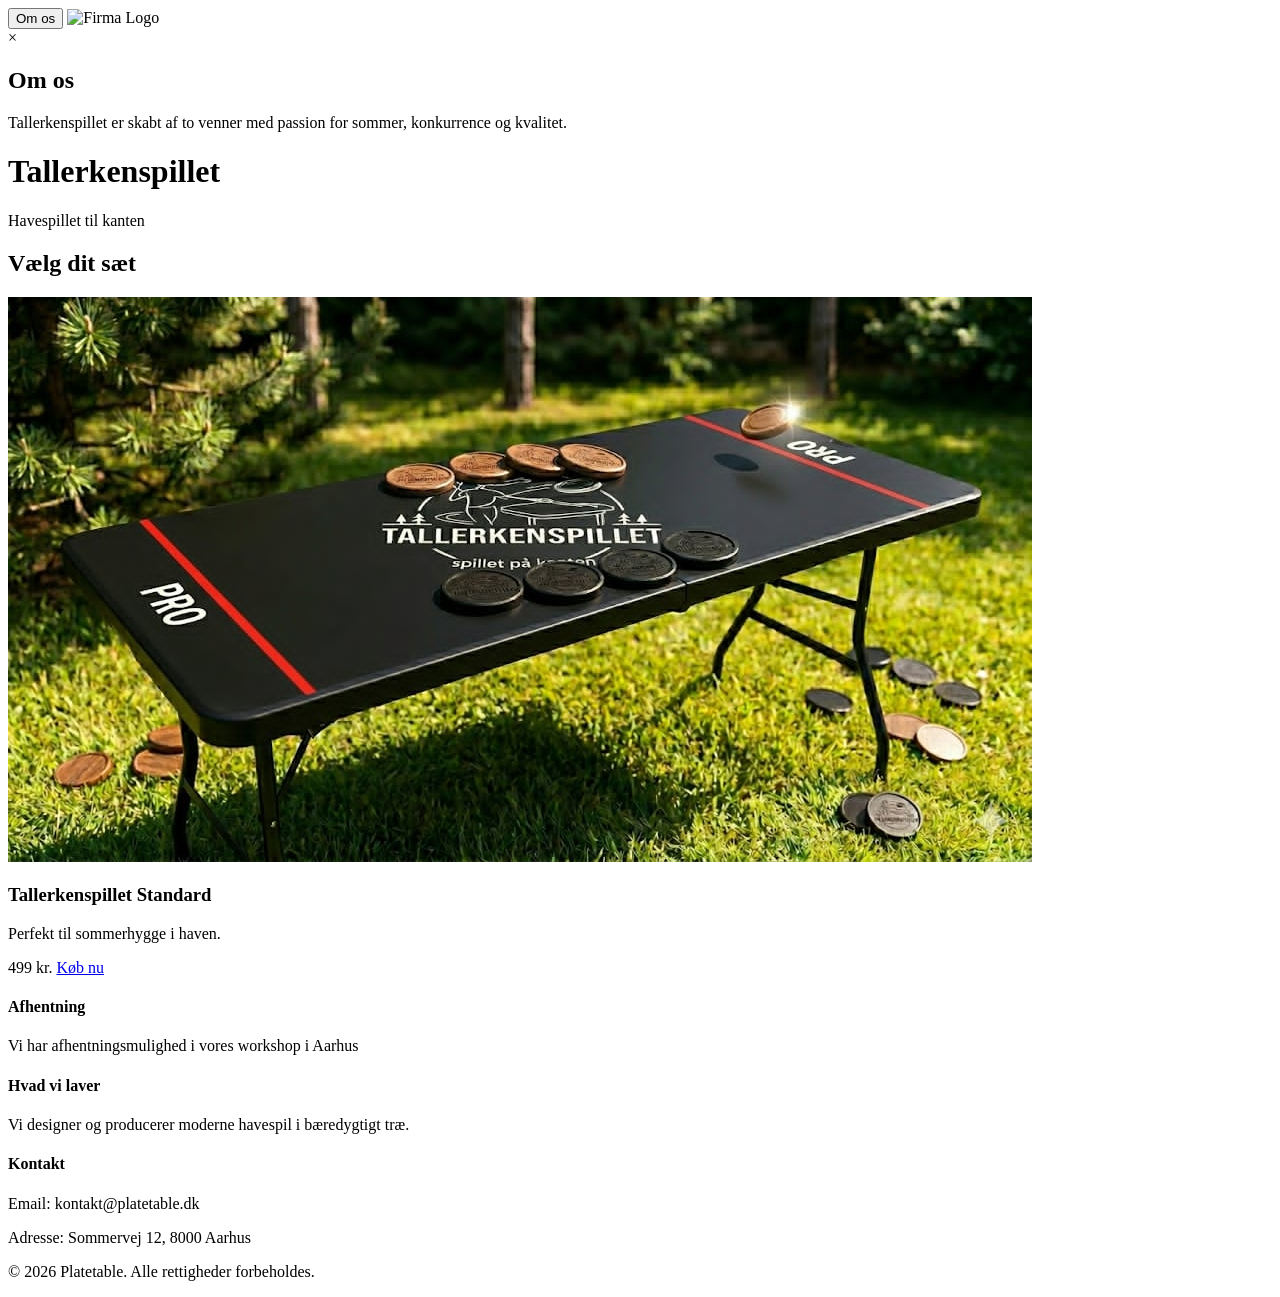
==== index.html @ e962586d "Update and rename Index.html to index.html" ====
<!DOCTYPE html>
<html lang="da">
<head>
    <meta charset="UTF-8">
    <title>Tallerkenspillet – Havespillet til kanten</title>
    <link href="https://fonts.googleapis.com/css2?family=Playfair+Display:wght@600;700&family=Inter:wght@300;400;600&display=swap" rel="stylesheet">
    <link rel="stylesheet" href="style.css">
</head>
<body>

<!-- HEADER -->
<header class="site-header">
  <nav>
    <button id="about-btn">Om os</button>
    <img src="logo.png" alt="Firma Logo" class="logo">
  </nav>
</header>

<!-- MODAL: Om os -->
<div id="about-modal" class="modal-hidden">
  <div class="modal-content">
    <span id="close-modal">&times;</span>
    <h2>Om os</h2>
    <p>Tallerkenspillet er skabt af to venner med passion for sommer, konkurrence og kvalitet.</p>
  </div>
</div>

<!-- HERO -->
<header class="hero">
    <div class="hero-content">
        <h1>Tallerkenspillet</h1>
        <p>Havespillet til kanten</p>
    </div>
</header>

<!-- PRODUKTER -->
<section class="products fade-in">
    <h2>Vælg dit sæt</h2>

    <div class="product-grid">
        <div class="product-card">
            <img src="Havespil.Png" alt="Standard sæt">
            <h3>Tallerkenspillet Standard</h3>
            <p>Perfekt til sommerhygge i haven.</p>
            <span class="price">499 kr.</span>
            <a href="checkout.html?product=standard" class="btn">Køb nu</a>
        </div>
    </div>
</section>

<!-- FOOTER -->
<footer>
    <div class="footer-container">
        <div>
            <h4>Afhentning</h4>
            <p>Vi har afhentningsmulighed i vores workshop i Aarhus</p>
        </div>

        <div>
            <h4>Hvad vi laver</h4>
            <p>Vi designer og producerer moderne havespil i bæredygtigt træ.</p>
        </div>

        <div>
            <h4>Kontakt</h4>
            <p>Email: kontakt@platetable.dk</p>
            <p>Adresse: Sommervej 12, 8000 Aarhus</p>
        </div>
    </div>

    <p class="copyright">© 2026 Platetable. Alle rettigheder forbeholdes.</p>
</footer>

<!-- FADE-IN SCRIPT -->
<script>
const faders = document.querySelectorAll('.fade-in');
const appearOptions = { threshold: 0.2 };
const appearOnScroll = new IntersectionObserver(function(entries, observer) {
    entries.forEach(entry => {
        if (!entry.isIntersecting) return;
        entry.target.classList.add('visible');
        observer.unobserve(entry.target);
    });
}, appearOptions);
faders.forEach(fader => {
    appearOnScroll.observe(fader);
});
</script>

<!-- MODAL SCRIPT -->
<script>
const aboutBtn = document.getElementById('about-btn');
const modal = document.getElementById('about-modal');
const closeModal = document.getElementById('close-modal');

aboutBtn.addEventListener('click', () => { modal.style.display = 'flex'; });
closeModal.addEventListener('click', () => { modal.style.display = 'none'; });
window.addEventListener('click', (e) => { if (e.target === modal) modal.style.display = 'none'; });
</script>

</body>

</html>
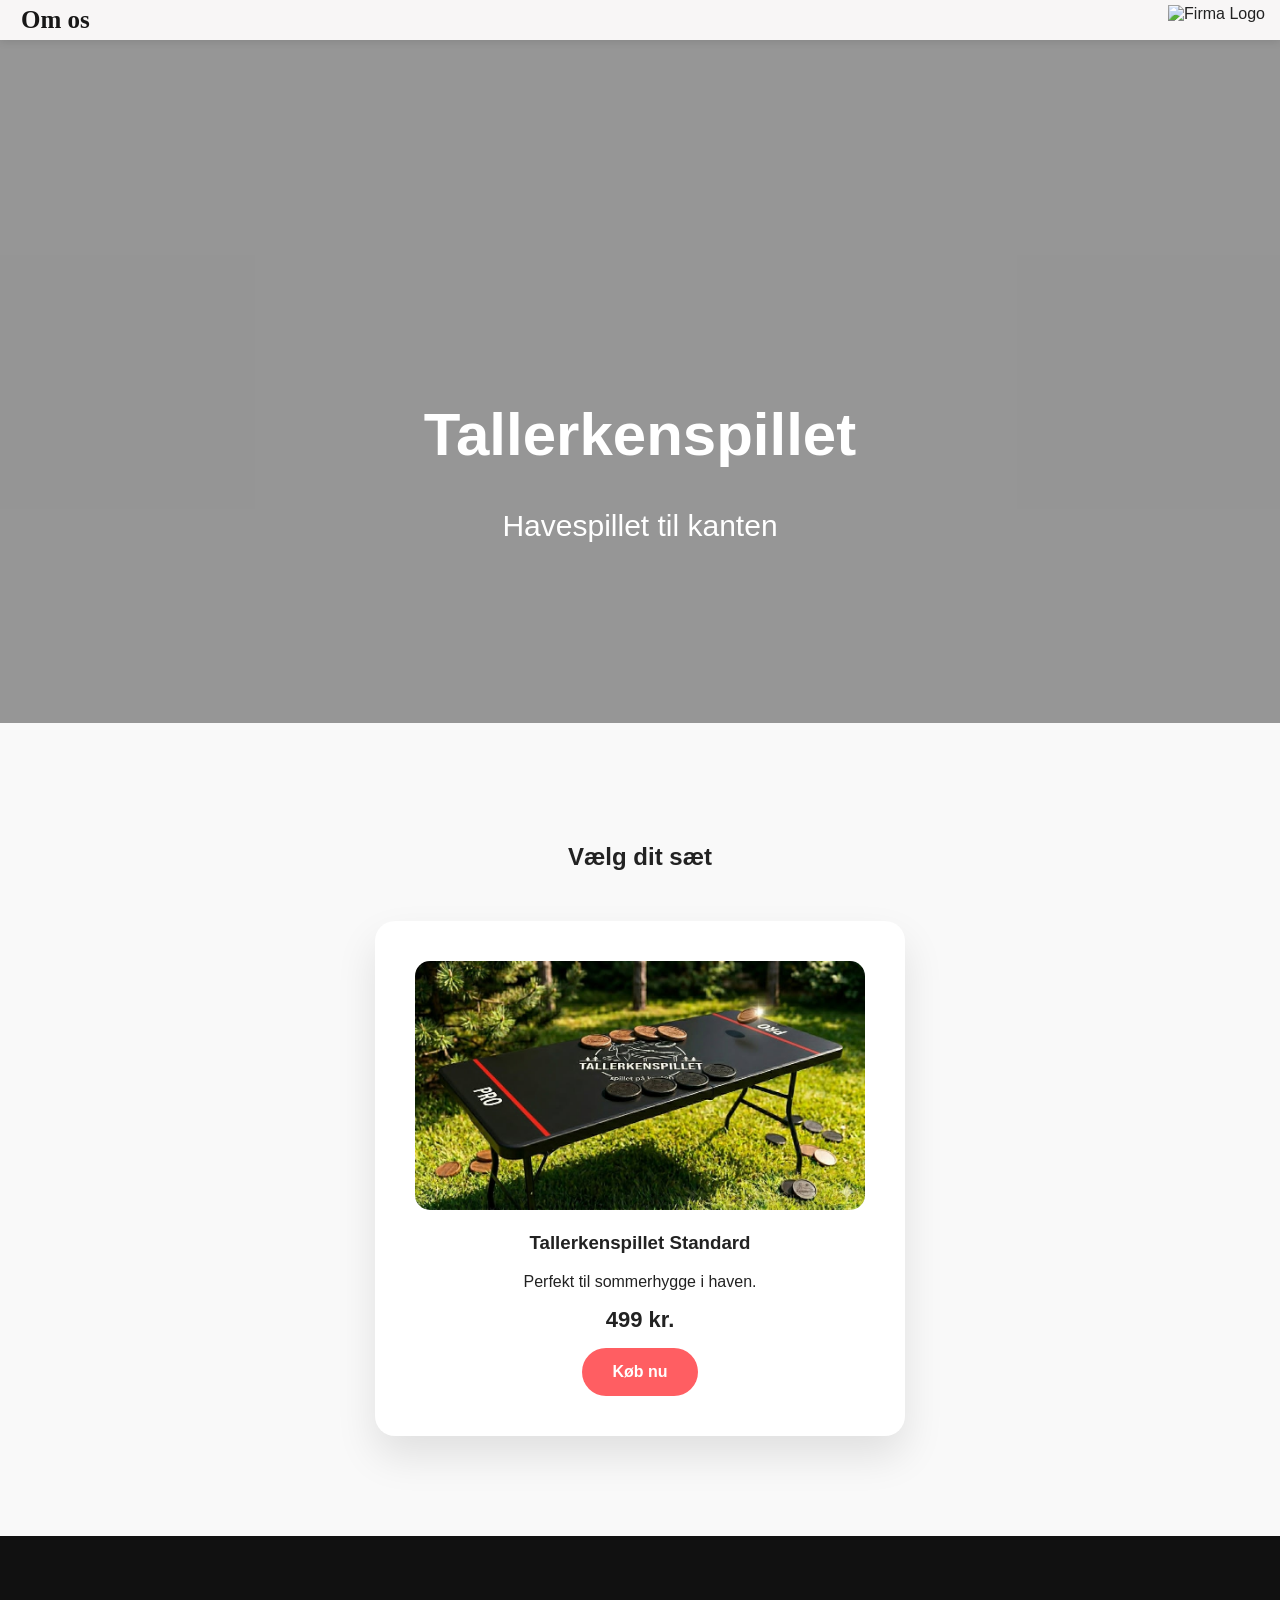
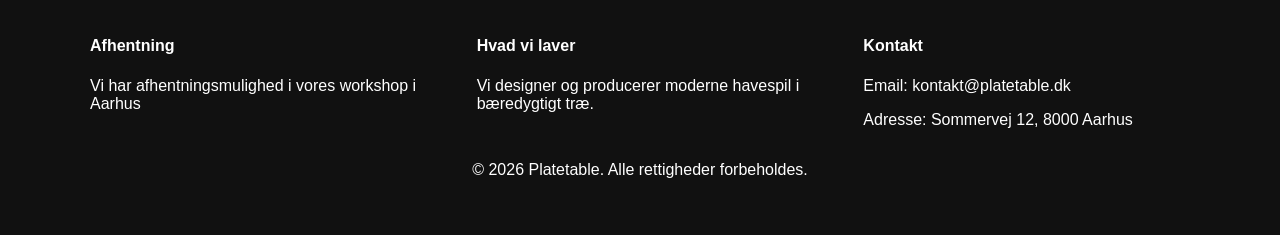
==== commit b31e13c6: "Fix HTML formatting and structure" ====
--- a/index.html
+++ b/index.html
@@ -39,7 +39,7 @@
 
     <div class="product-grid">
         <div class="product-card">
-            <img src="Havespil.Png" alt="Standard sæt">
+            <img src="havespil.Png" alt="Standard sæt">
             <h3>Tallerkenspillet Standard</h3>
             <p>Perfekt til sommerhygge i haven.</p>
             <span class="price">499 kr.</span>
@@ -101,3 +101,4 @@
 </body>
 
 </html>
+
--- a/style.css
+++ b/style.css
@@ -0,0 +1,304 @@
+/* GENERELT */
+body {
+    margin: 0;
+    font-family: 'Inter', sans-serif;
+    text-align: center;
+    background-color: #f9f9f9;
+    color: #222;
+}
+html { scroll-behavior: smooth; }
+
+/* HEADER */
+.site-header nav {
+    display: flex;
+    justify-content: space-between;
+    align-items: center;
+    padding: 5px 15px;
+    background: #f8f6f6;
+    box-shadow: 0 2px 8px rgba(0,0,0,0.1);
+    position: sticky;
+    top: 0;
+    z-index: 1000;
+}
+.site-header .logo { height: 30px; cursor: pointer; }
+#about-btn {
+    background: none;
+    border: none;
+    color: #181717;
+    font-weight: bold;
+    font-size: 25px;
+    cursor: pointer;
+    font-family: 'Times New Roman', Times, serif;
+}
+
+/* MODAL */
+.modal-hidden {
+    display: none;
+    position: fixed;
+    top: 0; left: 0;
+    width: 100vw;
+    height: 100vh;
+    background: rgba(0,0,0,0.5);
+    justify-content: center;
+    align-items: center;
+    z-index: 9999;
+}
+.modal-content {
+    background: white;
+    padding: 30px;
+    max-width: 400px;
+    border-radius: 12px;
+    box-shadow: 0 10px 30px rgba(0,0,0,0.3);
+    position: relative;
+}
+#close-modal {
+    position: absolute;
+    top: 10px;
+    right: 15px;
+    font-size: 28px;
+    cursor: pointer;
+    color: #999;
+}
+
+/* HERO */
+.hero {
+    background-image: url(logo.Png);
+    background-size: cover;
+    background-position: center 125%;
+    background-attachment: fixed;
+    color: white;
+    padding: 320px 20px 100px 20px;
+    position: relative;
+    font-size: 30px;
+    padding-bottom: 150px;;
+}
+.hero::before {
+    content: "";
+    position: absolute;
+    top: 0; left: 0;
+    width: 100%; height: 100%;
+    background: rgba(0,0,0,0.4);
+}
+.hero-content { position: relative; z-index: 1; }
+
+/* PRODUKTER */
+.products { padding: 100px 20px; }
+.product-grid {
+    display: flex; justify-content: center;
+    gap: 40px; flex-wrap: wrap; margin-top: 50px;
+}
+.product-card {
+    width: 450px;
+    padding: 40px;
+    border-radius: 20px;
+    box-shadow: 0 20px 40px rgba(0,0,0,0.1);
+    transition: 0.3s;
+    background: white;
+    cursor: pointer;
+}
+.product-card img {
+    width: 100%;
+    height: auto;
+    border-radius: 15px;
+}
+.product-card:hover { background-color: #ff5e62; color: white; }
+.product-card:hover .btn { background: white; color: #ff5e62; }
+.price { display: block; font-size: 22px; font-weight: bold; margin: 15px 0; }
+
+/* KØB NU KNAP */
+.btn {
+    display: inline-block;
+    padding: 15px 30px;
+    border-radius: 50px;
+    background: #ff5e62;
+    color: white;
+    font-weight: bold;
+    text-decoration: none;
+    transition: 0.3s;
+}
+.btn:hover { background: white; color: #ff5e62; }
+
+/* FADE IN */
+.fade-in { opacity: 0; transform: translateY(40px); transition: all 1s ease; }
+.fade-in.visible { opacity: 1; transform: translateY(0); }
+
+/* FOOTER */
+footer {
+    background: #111;
+    color: white;
+    padding: 80px 20px 40px;
+}
+.footer-container {
+    display: grid; grid-template-columns: repeat(3, 1fr);
+    gap: 60px; max-width: 1100px; margin: auto; text-align: left;
+}
+
+/* ===== CHECKOUT HEADER ===== */
+.checkout-header {
+    background: #f3f3f3; /* lysere grå */
+    padding: 22px 40px;
+    display: flex;
+    align-items: center;
+    justify-content: center;
+    position: relative;
+}
+
+.company-name {
+    font-weight: 600;
+    font-size: 18px;
+    letter-spacing: 1px;
+}
+
+.checkout-logo {
+    height: 55px;
+    position: absolute;
+    right: 40px;
+}
+
+
+/* ===== BAGGRUND ===== */
+.checkout-wrapper {
+    display: flex;
+    justify-content: center;
+    gap: 80px;
+    padding: 100px 20px;
+    min-height: 100vh;
+
+    background-image: url("Havespil.Png"); /* dit billede */
+    background-size: cover;
+    background-position: center;
+    background-attachment: fixed;
+}
+
+/* mørk overlay så teksten kan læses */
+.checkout-wrapper::before {
+    content: "";
+    position: fixed;
+    inset: 0;
+    background: rgba(0,0,0,0.55);
+    z-index: 0;
+}
+
+.checkout-left,
+.checkout-right {
+    position: relative;
+    z-index: 1;
+}
+
+
+/* ===== BOKSE ===== */
+.checkout-left,
+.checkout-right {
+    background: white;
+    padding: 45px;
+    border-radius: 20px;
+    box-shadow: 0 30px 60px rgba(0,0,0,0.2);
+
+    height: fit-content; /* vigtig: stopper dem fra at være for lange */
+}
+
+/* venstre */
+.checkout-left {
+    width: 420px;
+}
+
+/* højre */
+.checkout-right {
+    width: 420px;
+    height:520px;
+}
+
+
+/* ===== FORM ===== */
+.checkout-form {
+    display: flex;
+    flex-direction: column;
+    gap: 18px;
+}
+
+.checkout-form input {
+    padding: 16px;
+    border-radius: 12px;
+    border: 1px solid #ddd;
+    font-size: 15px;
+}
+
+.checkout-form input:focus {
+    border: 1px solid #111;
+    outline: none;
+}
+
+
+/* ===== BETALINGSKNAP ===== */
+.pay-btn {
+    margin-top: 25px;
+    padding: 16px;
+    border-radius: 50px;
+    background: black;
+    color: white;
+    font-weight: 600;
+    border: none;
+    cursor: pointer;
+    transition: 0.3s;
+}
+
+.pay-btn:hover {
+    background: #ff5e62;
+}
+
+
+/* ===== PRODUKT OPSUMMERING ===== */
+.product-summary {
+    display: flex;
+    gap: 20px;
+    align-items: center;
+}
+
+.product-image {
+    width: 95px;
+    border-radius: 12px;
+}
+
+.product-name {
+    font-weight: 600;
+}
+
+.product-price {
+    opacity: 0.7;
+}
+
+.divider {
+    height: 1px;
+    background: #eee;
+    margin: 25px 0;
+}
+
+.price-row, .total-row {
+    display: flex;
+    justify-content: space-between;
+    margin-bottom: 12px;
+}
+
+.total-row {
+    font-weight: 700;
+    font-size: 18px;
+}
+
+
+/* ===== TRUST ===== */
+.trust {
+    margin-top: 30px;
+    font-size: 14px;
+    opacity: 0.7;
+    line-height: 1.8;
+}
+
+
+/* ===== RESPONSIVE ===== */
+@media(max-width: 900px) {
+    .checkout-wrapper {
+        flex-direction: column;
+        align-items: center;
+    }
+
+}
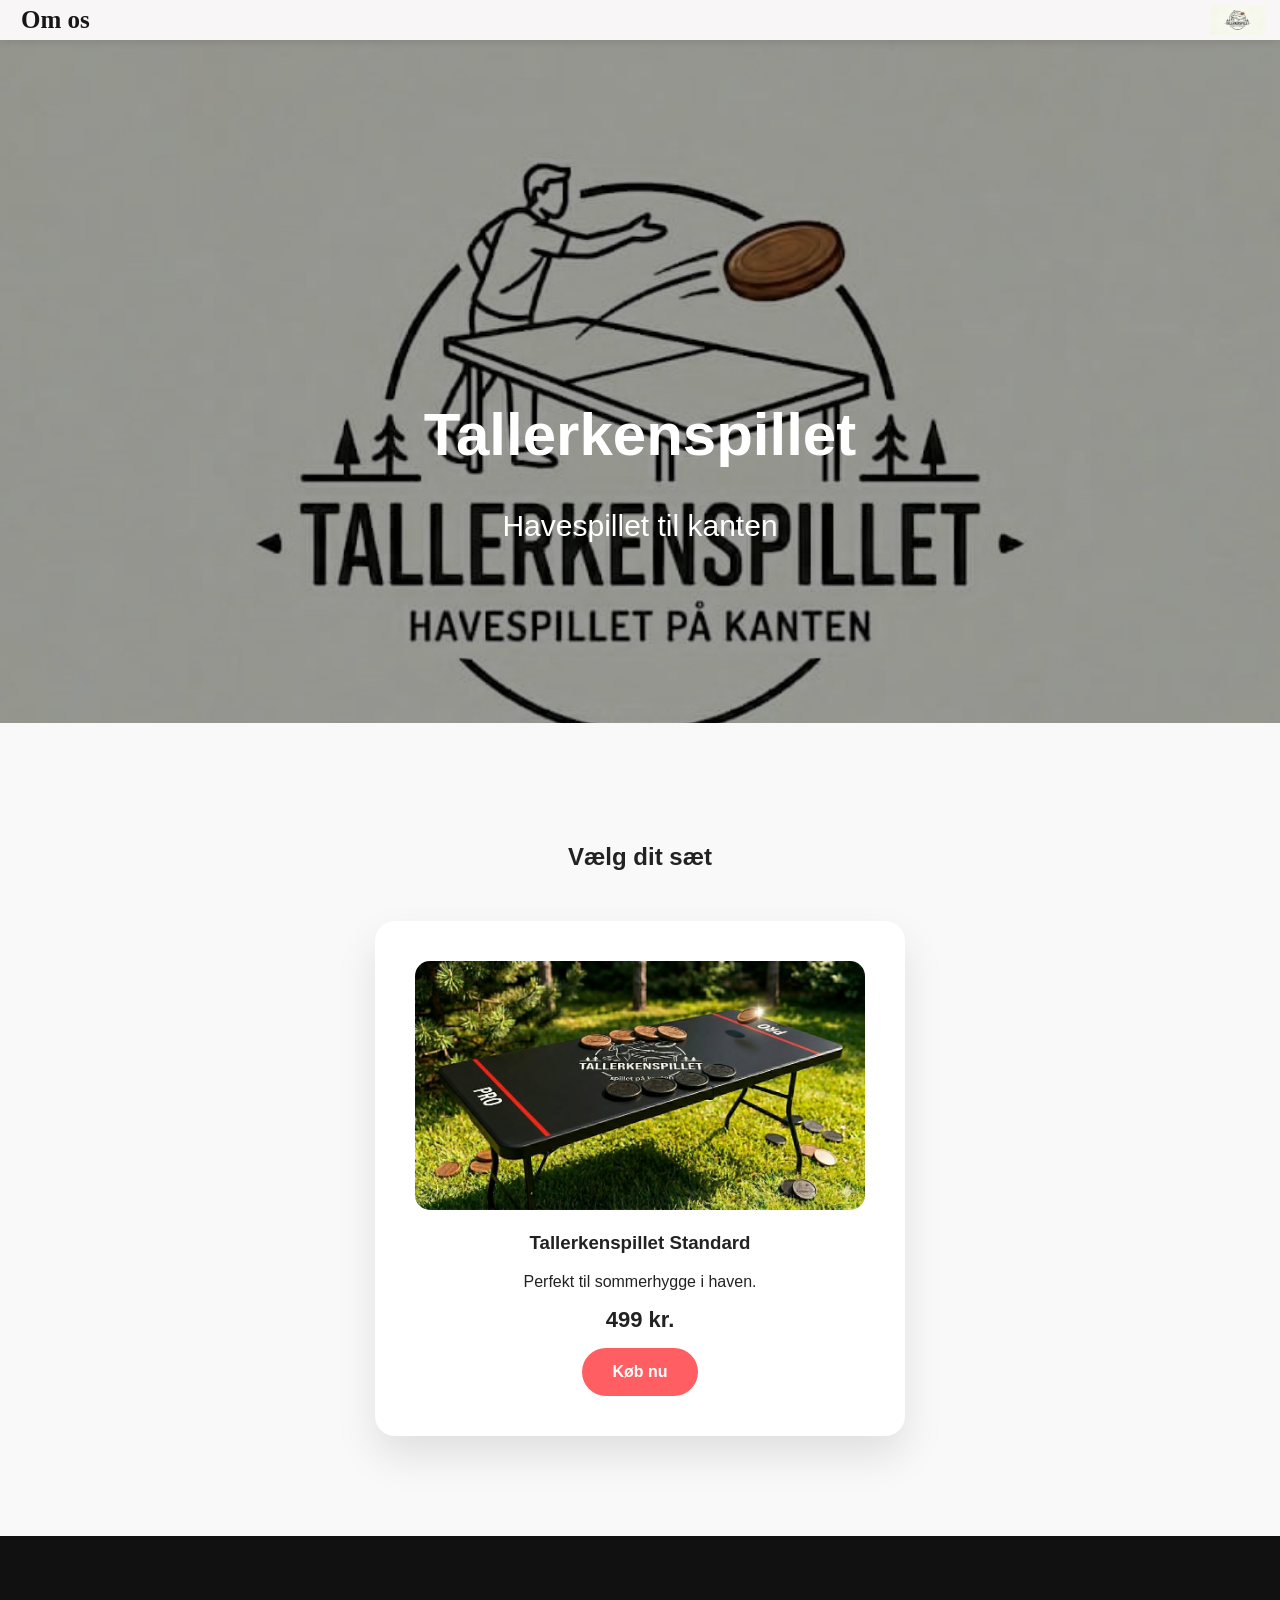
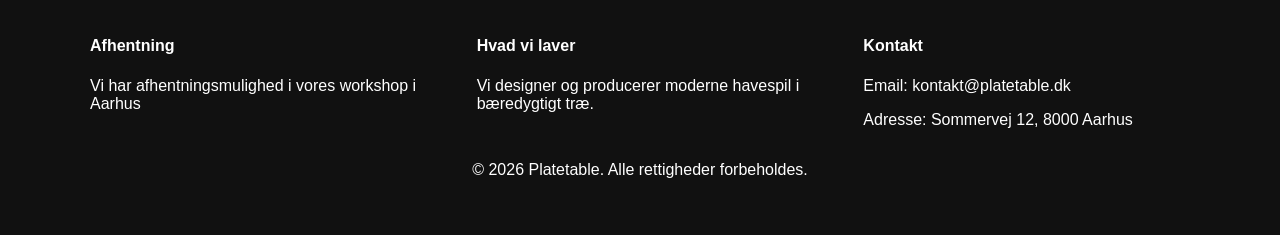
==== commit bf45a4c9: "Fix HTML encoding issues in index.html" ====
--- a/index.html
+++ b/index.html
@@ -39,7 +39,7 @@
 
     <div class="product-grid">
         <div class="product-card">
-            <img src="havespil.Png" alt="Standard sæt">
+            <img src="havespil.png" alt="Standard sæt">
             <h3>Tallerkenspillet Standard</h3>
             <p>Perfekt til sommerhygge i haven.</p>
             <span class="price">499 kr.</span>
@@ -102,3 +102,4 @@
 
 </html>
 
+
--- a/style.css
+++ b/style.css
@@ -164,7 +164,7 @@
     padding: 100px 20px;
     min-height: 100vh;
 
-    background-image: url("Havespil.Png"); /* dit billede */
+    background-image: url("havespil.Png"); /* dit billede */
     background-size: cover;
     background-position: center;
     background-attachment: fixed;
@@ -302,3 +302,4 @@
     }
 
 }
+
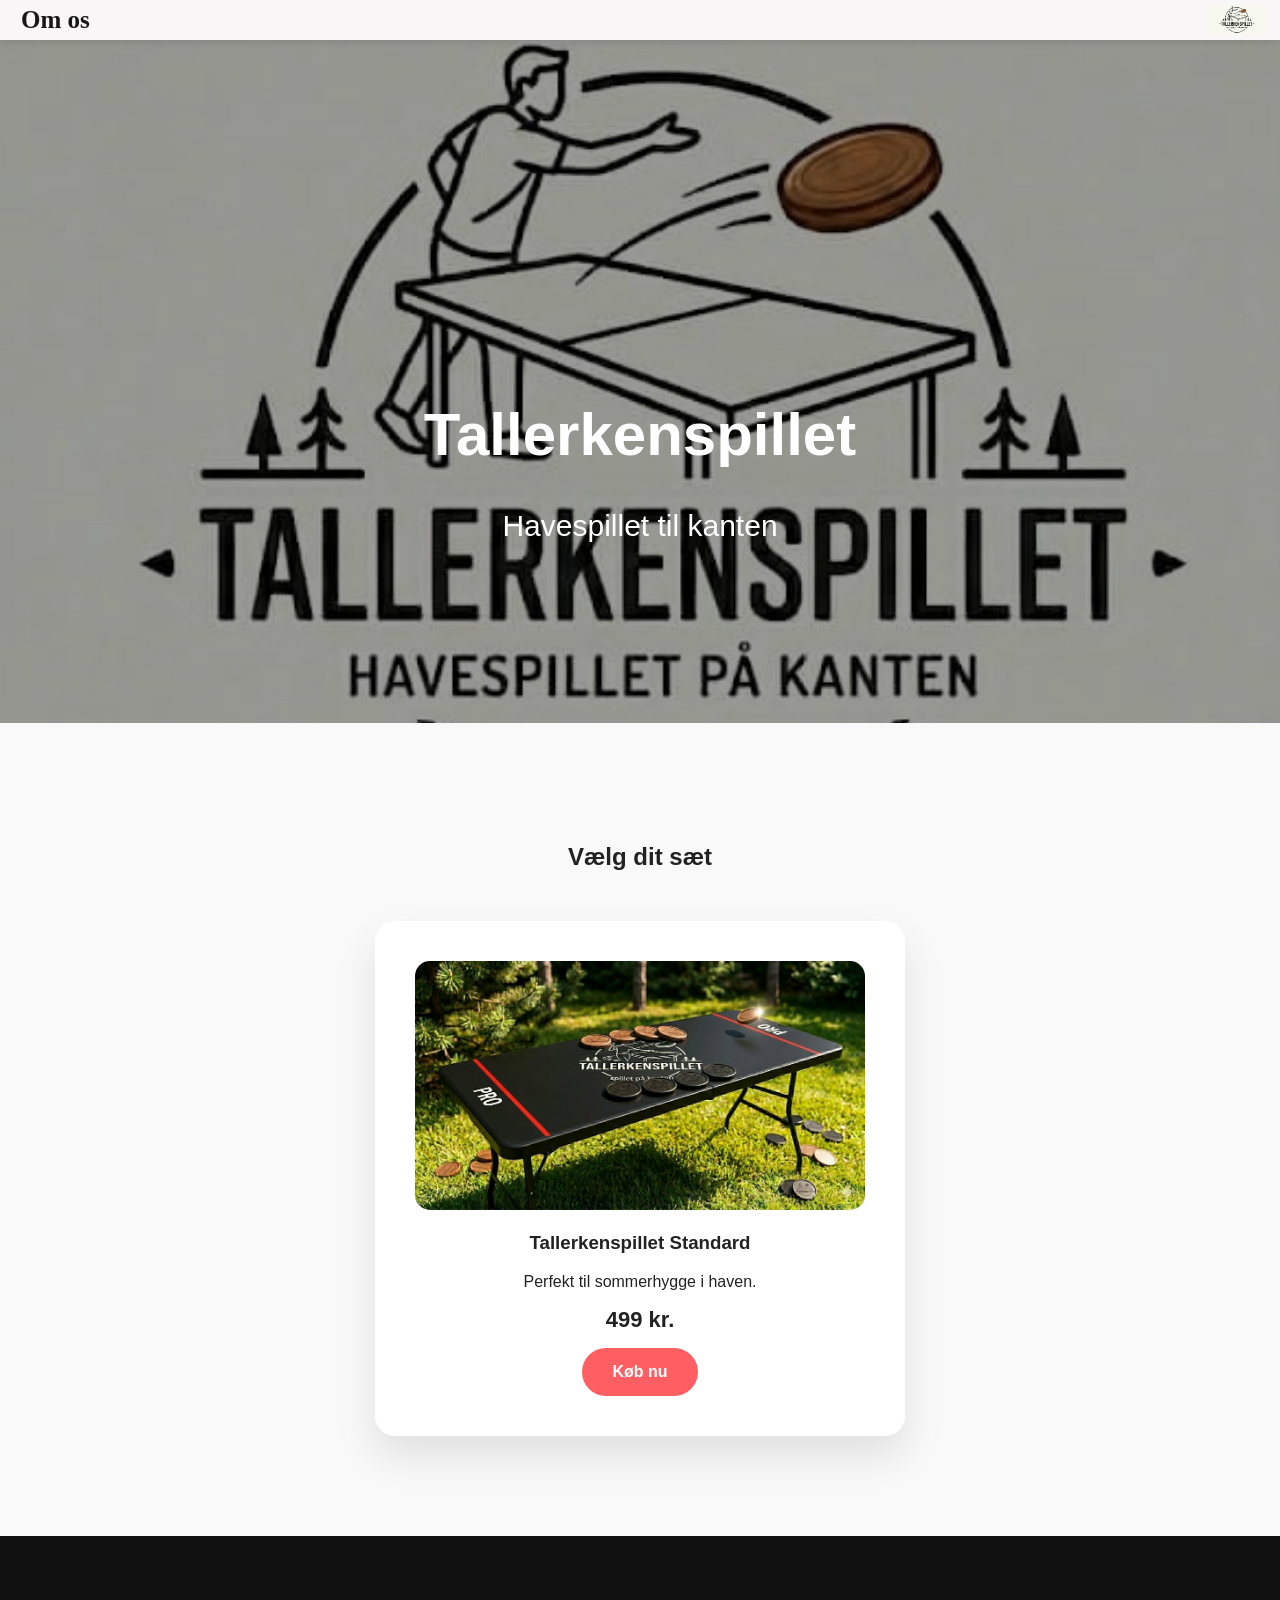
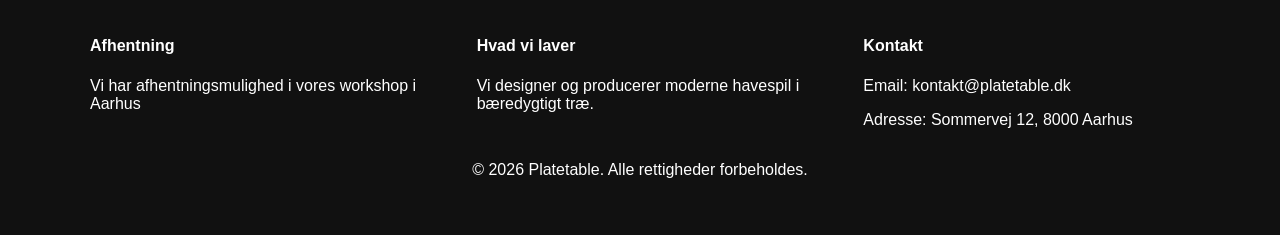
==== commit 14f1e207: "Change logo image and improve modal scripts Updated logo image source and adjusted modal functionali" ====
--- a/index.html
+++ b/index.html
@@ -12,7 +12,7 @@
 <header class="site-header">
   <nav>
     <button id="about-btn">Om os</button>
-    <img src="logo.png" alt="Firma Logo" class="logo">
+    <img src="logo1.png" alt="Firma Logo" class="logo">
   </nav>
 </header>
 
@@ -103,3 +103,4 @@
 </html>
 
 
+
--- a/style.css
+++ b/style.css
@@ -62,7 +62,7 @@
 
 /* HERO */
 .hero {
-    background-image: url(logo.Png);
+    background-image: url(logo.png);
     background-size: cover;
     background-position: center 125%;
     background-attachment: fixed;
@@ -164,9 +164,9 @@
     padding: 100px 20px;
     min-height: 100vh;
 
-    background-image: url("havespil.Png"); /* dit billede */
+    background-image: url("havespil.png"); /* dit billede */
     background-size: cover;
-    background-position: center;
+    background-position: center bottom; /*Så bunden kan ses*/
     background-attachment: fixed;
 }
 
@@ -208,6 +208,13 @@
     height:520px;
 }
 
+/* Gør overskrifter i checkout ens */
+.checkout-left h2,
+.checkout-right h3 {
+    font-size: 24px;   /* sæt den ønskede størrelse */
+    font-weight: 600;  /* gør dem lige fede */
+    margin-bottom: 25px; /* afstand til indhold */
+}
 
 /* ===== FORM ===== */
 .checkout-form {
@@ -226,6 +233,13 @@
 .checkout-form input:focus {
     border: 1px solid #111;
     outline: none;
+}
+
+/* ===== OVERSKRIFTER ===== */
+.checkout-title {
+    font-size: 24px;    /* sæt den størrelse du vil have */
+    font-weight: 600;   /* ens vægt */
+    margin-bottom: 25px; /* ens margin */
 }
 
 
@@ -303,3 +317,11 @@
 
 }
 
+
+
+
+
+
+
+
+
